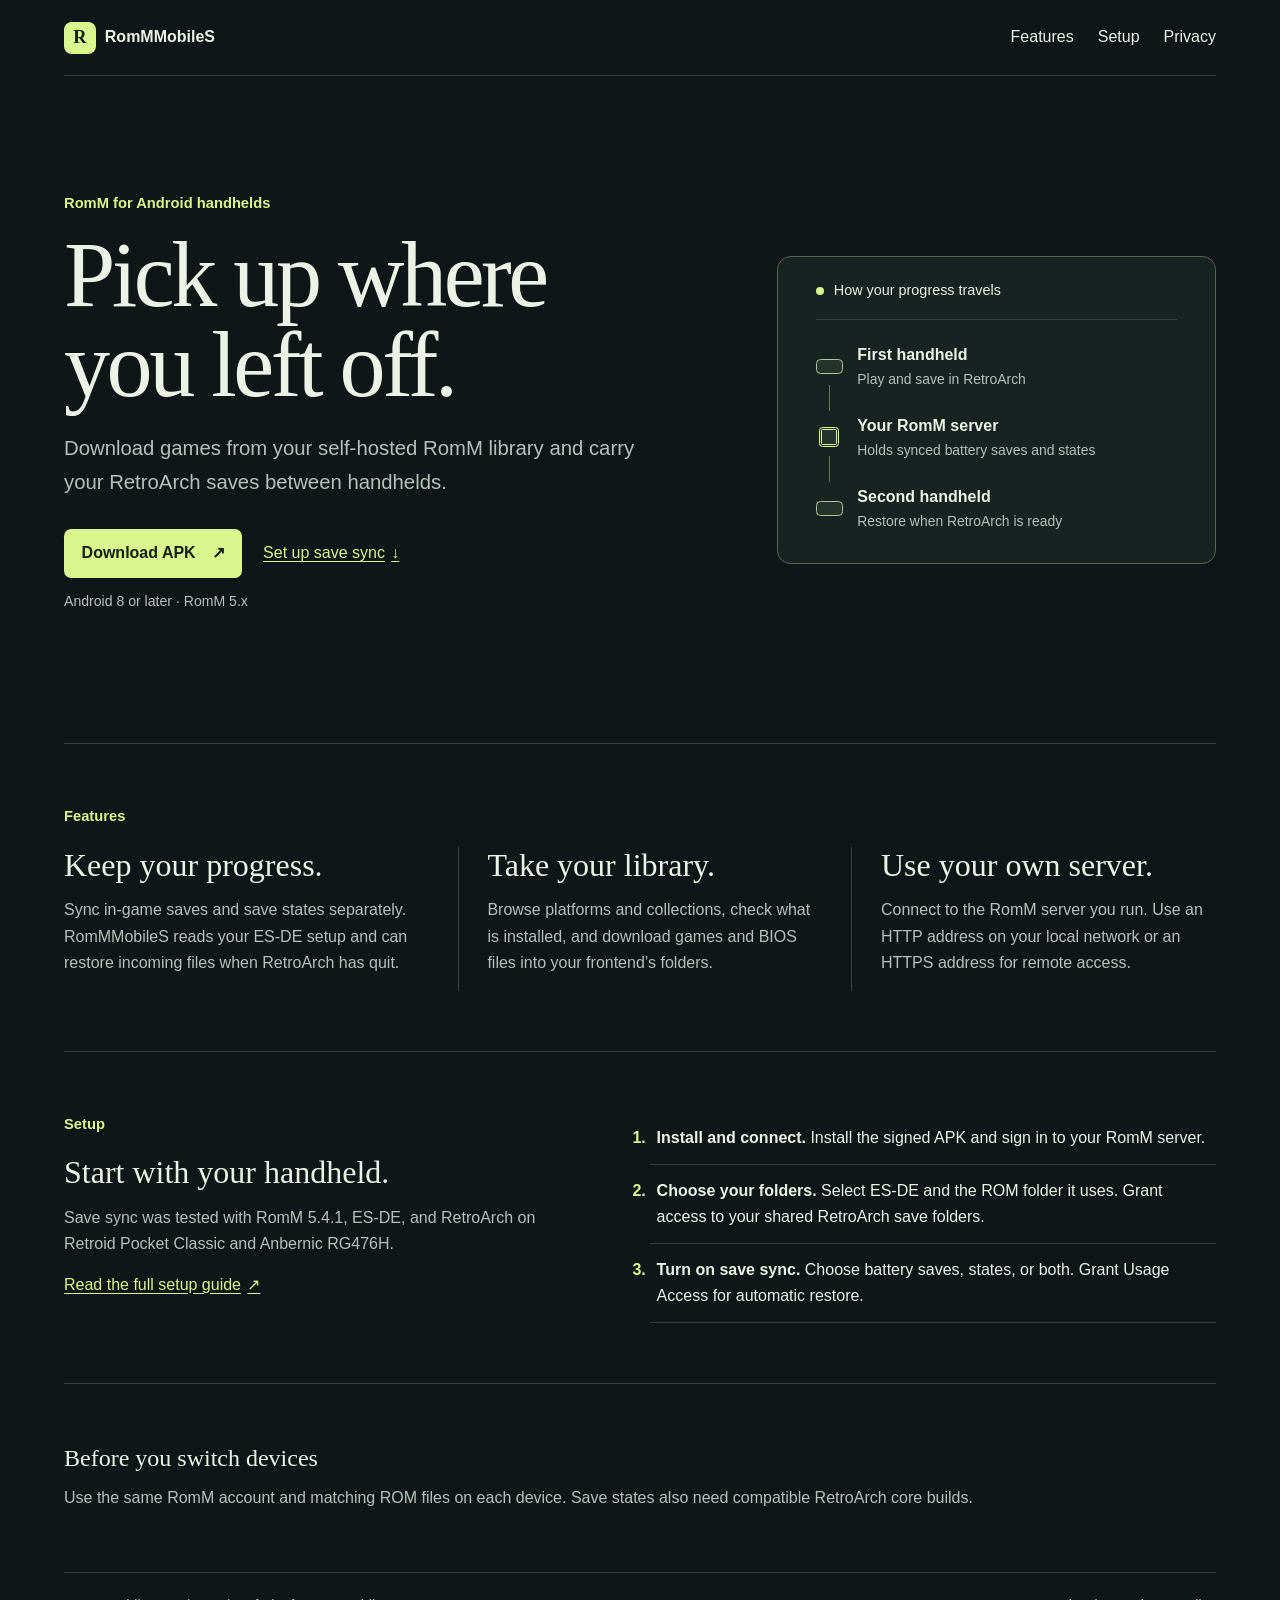
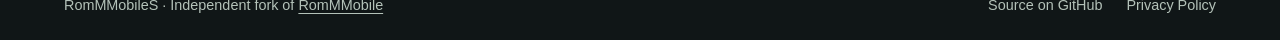
==== docs/index.html @ 4b058db2 "Add RomMMobileS project and privacy pages" ====
<!doctype html>
<html lang="en">
<head>
  <meta charset="utf-8">
  <meta name="viewport" content="width=device-width, initial-scale=1">
  <meta name="description" content="RomMMobileS brings your self-hosted RomM library to Android handhelds and syncs RetroArch saves and states between devices.">
  <meta name="color-scheme" content="dark">
  <title>RomMMobileS — RomM for Android handhelds</title>
  <link rel="stylesheet" href="site.css">
</head>
<body>
  <a class="skip" href="#main">Skip to content</a>
  <header class="bar wrap">
    <a class="brand" href="./"><span class="mark" aria-hidden="true">R</span> RomMMobileS</a>
    <nav aria-label="Main navigation">
      <a href="#features">Features</a>
      <a href="#setup">Setup</a>
      <a href="privacy/">Privacy</a>
    </nav>
  </header>

  <main id="main" class="wrap">
    <section class="hero">
      <div>
        <p class="kicker">RomM for Android handhelds</p>
        <h1>Pick up where<br class="wide-break"> you left off.</h1>
        <p class="lede">Download games from your self-hosted RomM library and carry your RetroArch saves between handhelds.</p>
        <div class="actions">
          <a class="button" href="https://github.com/mriverodorta/RomMMobileS/releases/latest">Download APK <span aria-hidden="true">↗</span></a>
          <a class="secondary" href="#setup">Set up save sync <span aria-hidden="true">↓</span></a>
        </div>
        <p class="fine">Android 8 or later · RomM 5.x</p>
      </div>

      <figure class="route">
        <figcaption class="route-title"><span class="lamp" aria-hidden="true"></span> How your progress travels</figcaption>
        <ol>
          <li><span class="node" aria-hidden="true"></span><div><strong>First handheld</strong><span>Play and save in RetroArch</span></div></li>
          <li><span class="node server" aria-hidden="true"></span><div><strong>Your RomM server</strong><span>Holds synced battery saves and states</span></div></li>
          <li><span class="node" aria-hidden="true"></span><div><strong>Second handheld</strong><span>Restore when RetroArch is ready</span></div></li>
        </ol>
      </figure>
    </section>

    <section id="features" class="section">
      <div class="section-label">Features</div>
      <div class="features">
        <article>
          <h2>Keep your progress.</h2>
          <p>Sync in-game saves and save states separately. RomMMobileS reads your ES-DE setup and can restore incoming files when RetroArch has quit.</p>
        </article>
        <article>
          <h2>Take your library.</h2>
          <p>Browse platforms and collections, check what is installed, and download games and BIOS files into your frontend’s folders.</p>
        </article>
        <article>
          <h2>Use your own server.</h2>
          <p>Connect to the RomM server you run. Use an HTTP address on your local network or an HTTPS address for remote access.</p>
        </article>
      </div>
    </section>

    <section id="setup" class="section setup">
      <div>
        <div class="section-label">Setup</div>
        <h2>Start with your handheld.</h2>
        <p>Save sync was tested with RomM 5.4.1, ES-DE, and RetroArch on Retroid Pocket Classic and Anbernic RG476H.</p>
        <a class="secondary" href="https://github.com/mriverodorta/RomMMobileS#setup-automatic-save-and-state-sync">Read the full setup guide <span aria-hidden="true">↗</span></a>
      </div>
      <ol>
        <li><strong>Install and connect.</strong> Install the signed APK and sign in to your RomM server.</li>
        <li><strong>Choose your folders.</strong> Select ES-DE and the ROM folder it uses. Grant access to your shared RetroArch save folders.</li>
        <li><strong>Turn on save sync.</strong> Choose battery saves, states, or both. Grant Usage Access for automatic restore.</li>
      </ol>
    </section>

    <section class="section notes" aria-label="Save sync requirements">
      <h2>Before you switch devices</h2>
      <p>Use the same RomM account and matching ROM files on each device. Save states also need compatible RetroArch core builds.</p>
    </section>
  </main>

  <footer class="bar wrap footer">
    <span>RomMMobileS · Independent fork of <a href="https://github.com/pippopapera/RomMMobile">RomMMobile</a></span>
    <nav aria-label="Project links">
      <a href="https://github.com/mriverodorta/RomMMobileS">Source on GitHub</a>
      <a href="privacy/">Privacy Policy</a>
    </nav>
  </footer>
</body>
</html>
---- docs/site.css ----
:root {
  color-scheme: dark;
  --bg: #101617;
  --panel: #182221;
  --rule: #344240;
  --text: #edf2e7;
  --muted: #b4c2b9;
  --accent: #dbf68e;
  --accent-ink: #132017;
  --body: "Trebuchet MS", "Segoe UI", sans-serif;
  --display: Georgia, "Times New Roman", serif;
}

* { box-sizing: border-box; }
html { scroll-behavior: smooth; }
body {
  margin: 0;
  background: var(--bg);
  color: var(--text);
  font: 1rem/1.65 var(--body);
}

.wrap { width: min(72rem, calc(100% - 3rem)); margin-inline: auto; }
a { color: inherit; text-underline-offset: .2em; }
a:hover { color: var(--accent); }
a:focus-visible { outline: 2px solid var(--accent); outline-offset: 5px; border-radius: .15rem; }
.skip {
  position: absolute;
  inset: .75rem auto auto 1rem;
  padding: .5rem 1rem;
  background: var(--text);
  color: var(--bg);
  transform: translateY(-220%);
}
.skip:focus { transform: none; }

.bar {
  display: flex;
  align-items: center;
  justify-content: space-between;
  flex-wrap: wrap;
  gap: 1rem 1.75rem;
  padding-block: 1.35rem;
  border-bottom: 1px solid var(--rule);
}
.bar nav { display: flex; flex-wrap: wrap; gap: .45rem 1.5rem; }
.bar nav a, .brand { text-decoration: none; }
.brand { display: inline-flex; gap: .55rem; align-items: center; font-weight: 700; }
.mark {
  display: inline-grid;
  place-items: center;
  width: 2rem;
  height: 2rem;
  color: var(--accent-ink);
  background: var(--accent);
  border-radius: .48rem;
  font: 700 1.15rem var(--display);
}

.hero {
  display: grid;
  grid-template-columns: minmax(0, 1.45fr) minmax(0, 1fr);
  align-items: center;
  gap: clamp(2.5rem, 6vw, 6rem);
  padding-block: clamp(3.5rem, 9vw, 7.6rem);
}
.kicker, .section-label { color: var(--accent); font-size: .92rem; font-weight: 700; }
h1, h2 { font: 400 2rem/1.17 var(--display); margin: 0 0 .8rem; text-wrap: balance; }
h1 { font-size: clamp(2.65rem, 7.2vw, 6.2rem); letter-spacing: -.038em; line-height: .98; }
p { margin: 0 0 .9rem; }
.lede { color: var(--muted); font-size: clamp(1.05rem, 1.9vw, 1.27rem); max-width: 37rem; margin-block: 1.35rem; }
.fine { color: var(--muted); font-size: .88rem; }
.actions { display: flex; flex-wrap: wrap; align-items: center; gap: .9rem 1.3rem; margin-block: 1.85rem .8rem; }
.button {
  display: inline-flex;
  align-items: center;
  gap: 1rem;
  padding: .7rem 1.1rem;
  border-radius: .45rem;
  background: var(--accent);
  color: var(--accent-ink);
  font-weight: 700;
  text-decoration: none;
}
.button:hover { background: #effcb6; color: var(--accent-ink); }
.secondary { display: inline-flex; gap: .4rem; align-items: center; color: var(--accent); }

.route {
  margin: 0;
  padding: 1.4rem clamp(1rem, 4vw, 2.35rem) 1.85rem;
  border: 1px solid #546653;
  border-radius: .85rem;
  background: var(--panel);
}
.route-title { display: flex; gap: .6rem; align-items: center; padding-bottom: 1rem; border-bottom: 1px solid var(--rule); font-size: .9rem; }
.lamp { width: .53rem; height: .53rem; border-radius: 50%; background: var(--accent); }
.route ol { list-style: none; margin: 0; padding: 0; }
.route li { display: flex; align-items: center; gap: .9rem; position: relative; padding-top: 1.35rem; }
.route li + li::before { content: ""; position: absolute; left: .83rem; top: -.35rem; width: 1px; height: 1.59rem; background: #617950; }
.node { width: 1.7rem; height: .96rem; flex: 0 0 auto; border: 1px solid #aec595; border-radius: .28rem; background: #23342b; }
.node.server { width: 1.23rem; height: 1.23rem; margin-inline: .235rem; border-radius: .22rem; border: 3px double var(--accent); }
.route strong { display: block; }
.route li div span { color: var(--muted); font-size: .87rem; display: block; }

.section { border-top: 1px solid var(--rule); padding-block: clamp(2rem, 5vw, 3.75rem); }
.section-label { margin-bottom: 1.15rem; }
.features { display: grid; grid-template-columns: repeat(3, minmax(0, 1fr)); gap: 1.8rem; }
.features article + article { border-left: 1px solid var(--rule); padding-left: 1.8rem; }
.features p, .setup p, .notes p { color: var(--muted); }
.setup { display: grid; grid-template-columns: minmax(0, .9fr) minmax(0, 1.1fr); gap: clamp(1.1rem, 6vw, 5rem); }
.setup ol { margin: 0; padding: 0 0 0 1.6rem; }
.setup li { padding: .8rem 0 .8rem .4rem; border-bottom: 1px solid var(--rule); }
.setup li::marker { color: var(--accent); font-weight: 700; }
.notes h2 { font-size: 1.5rem; }
.notes p { margin: 0; }
.footer { border-top: 1px solid var(--rule); border-bottom: 0; color: var(--muted); font-size: .9rem; }

.policy { max-width: 46rem; padding-block: clamp(2.5rem, 7vw, 5rem); }
.policy h1 { font-size: clamp(2.45rem, 6vw, 4.25rem); margin-bottom: .8rem; }
.policy h2 { font-size: 1.65rem; margin-top: 2rem; }
.policy p { max-width: 68ch; }
.policy a { overflow-wrap: anywhere; }

@media (max-width: 50rem) {
  .hero { grid-template-columns: minmax(0, 1fr); }
  .route { max-width: 32rem; }
  .features { grid-template-columns: minmax(0, 1fr); gap: 1.2rem; }
  .features article + article { border-left: 0; border-top: 1px solid var(--rule); padding: 1.2rem 0 0; }
  .features p { margin-bottom: 0; }
}
@media (max-width: 36rem) {
  .wrap { width: calc(100% - 2rem); }
  .bar nav { gap: .65rem 1rem; }
  .setup { grid-template-columns: minmax(0, 1fr); }
  .wide-break { display: none; }
}
@media (prefers-reduced-motion: reduce) {
  html { scroll-behavior: auto; }
}
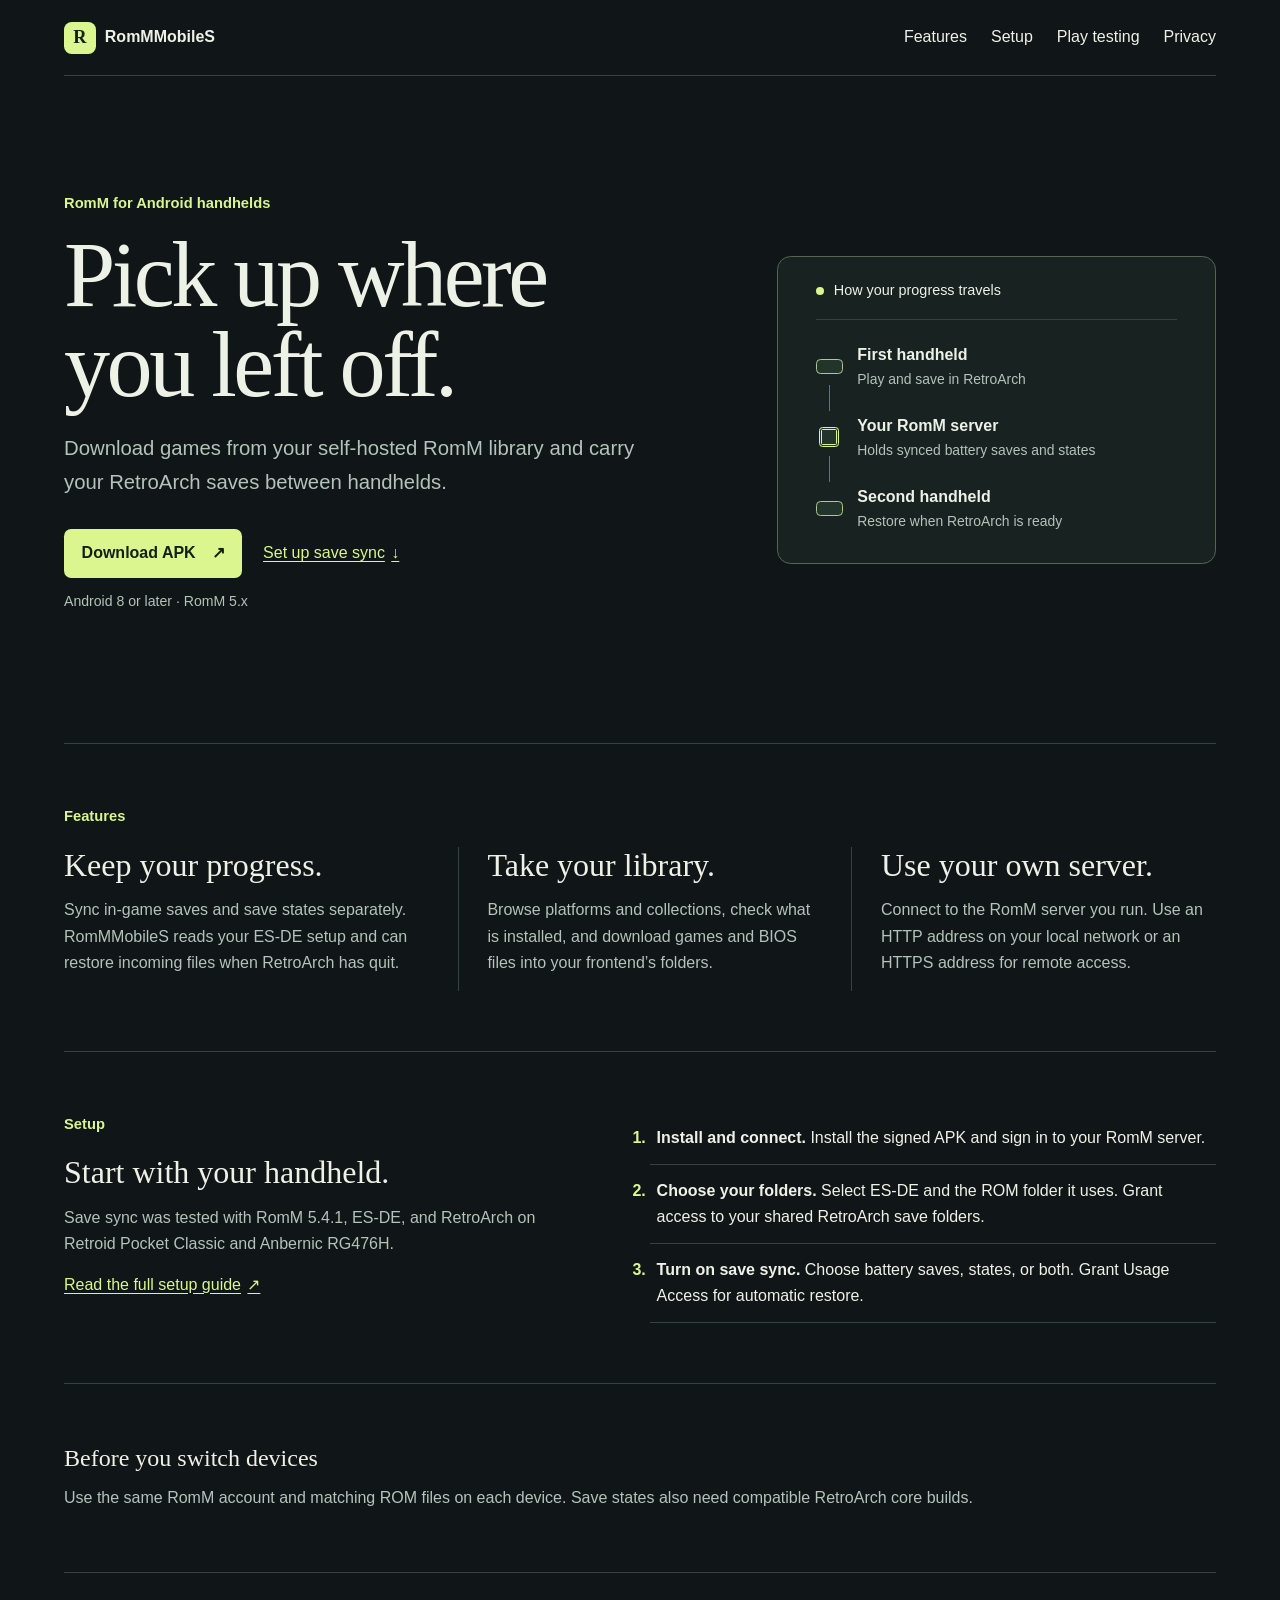
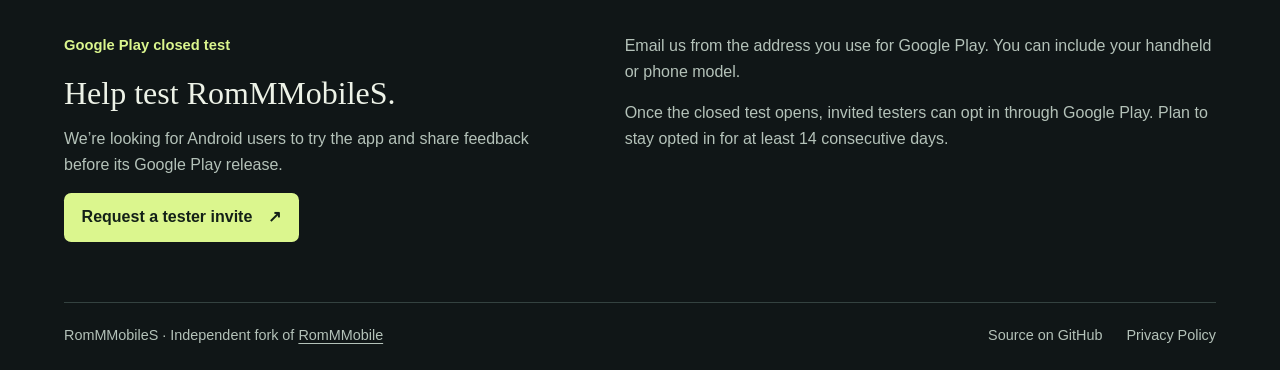
==== commit e42521a0: "Invite Google Play testers on the project site" ====
--- a/docs/index.html
+++ b/docs/index.html
@@ -15,6 +15,7 @@
     <nav aria-label="Main navigation">
       <a href="#features">Features</a>
       <a href="#setup">Setup</a>
+      <a href="#play-testing">Play testing</a>
       <a href="privacy/">Privacy</a>
     </nav>
   </header>
@@ -78,6 +79,19 @@
       <h2>Before you switch devices</h2>
       <p>Use the same RomM account and matching ROM files on each device. Save states also need compatible RetroArch core builds.</p>
     </section>
+
+    <section id="play-testing" class="section setup">
+      <div>
+        <div class="section-label">Google Play closed test</div>
+        <h2>Help test RomMMobileS.</h2>
+        <p>We’re looking for Android users to try the app and share feedback before its Google Play release.</p>
+        <a class="button" href="mailto:mriverodorta@gmail.com?subject=RomMMobileS%20Google%20Play%20tester%20request">Request a tester invite <span aria-hidden="true">↗</span></a>
+      </div>
+      <div>
+        <p>Email us from the address you use for Google Play. You can include your handheld or phone model.</p>
+        <p>Once the closed test opens, invited testers can opt in through Google Play. Plan to stay opted in for at least 14 consecutive days.</p>
+      </div>
+    </section>
   </main>
 
   <footer class="bar wrap footer">
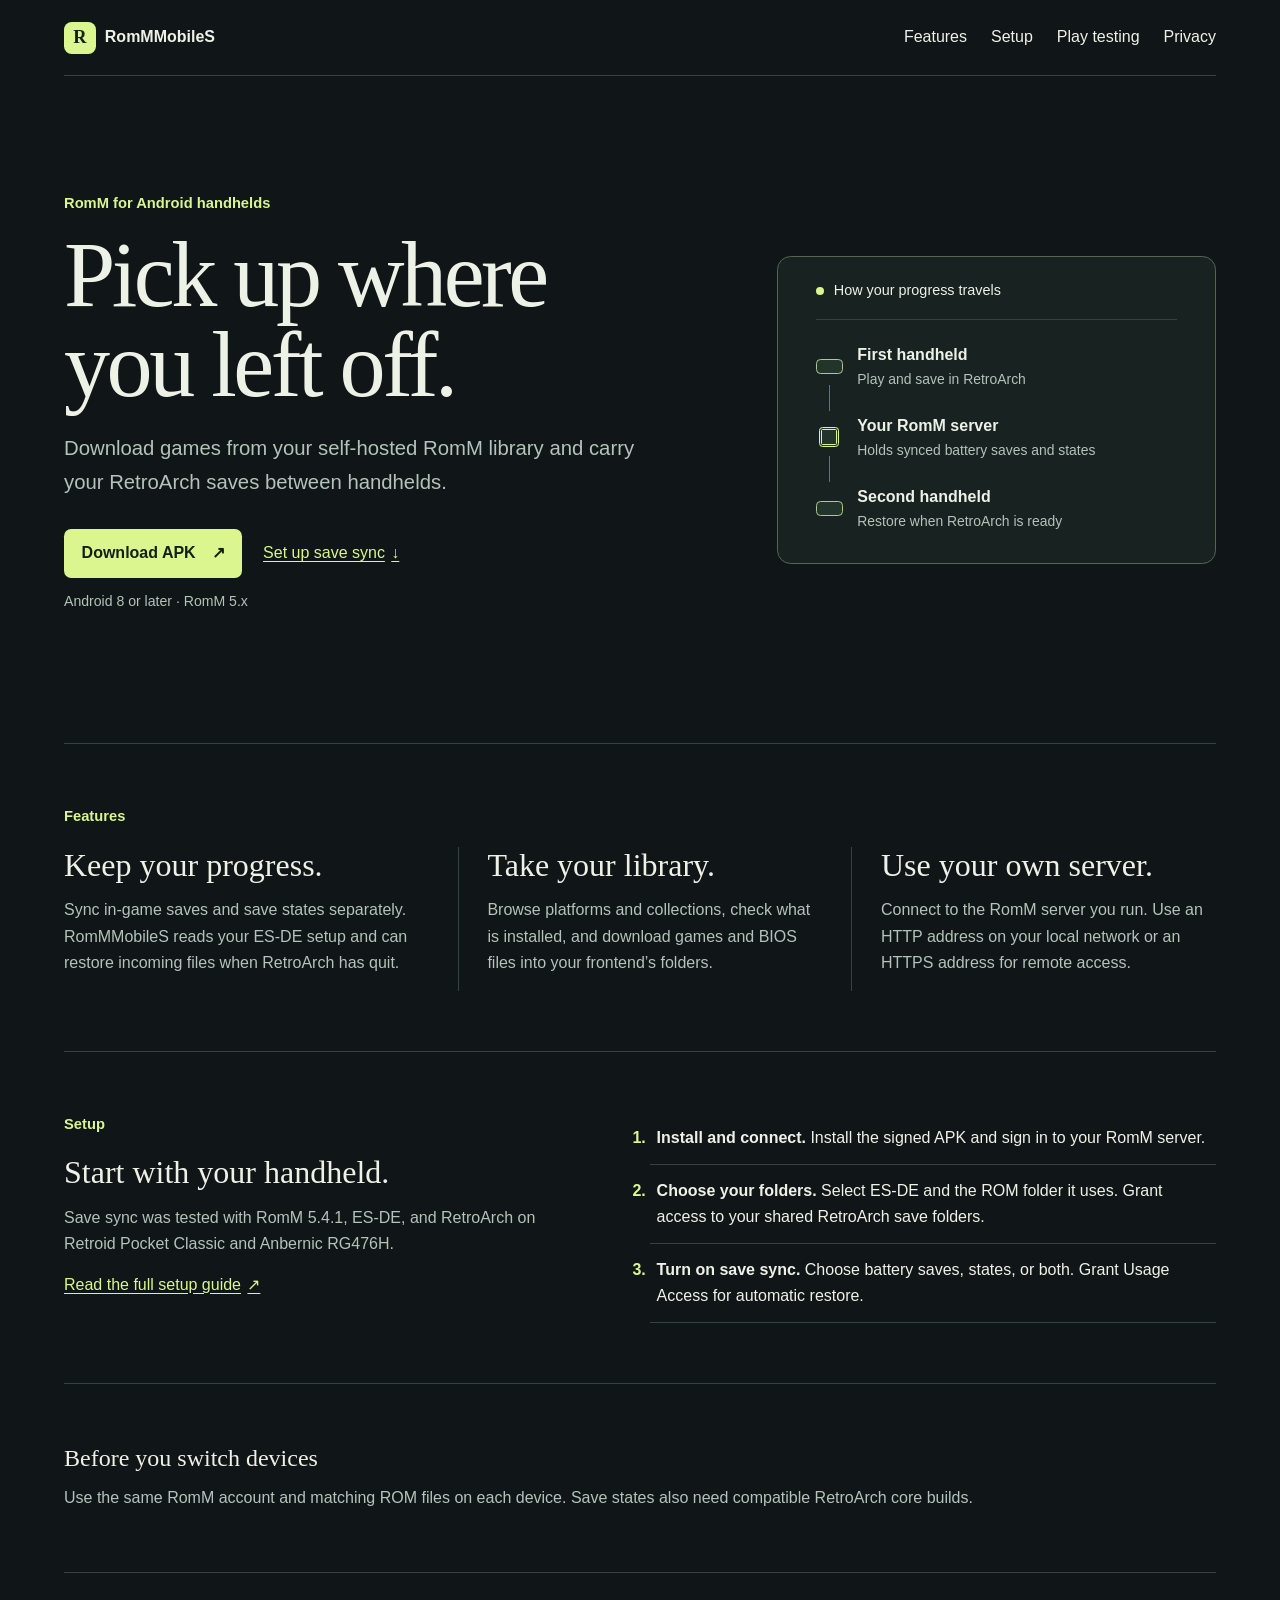
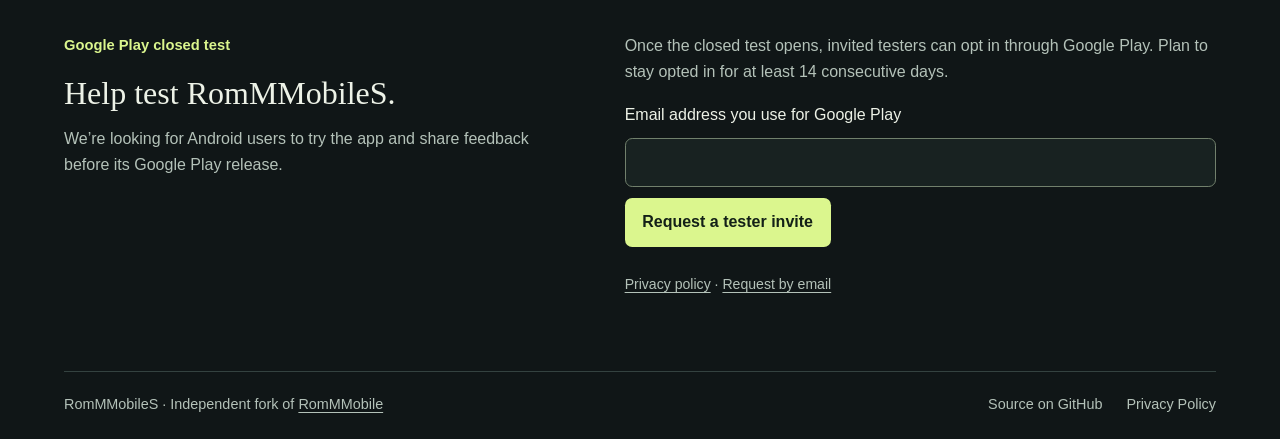
==== commit 86d3b215: "Store Google Play tester signups on a self-hosted service" ====
--- a/docs/index.html
+++ b/docs/index.html
@@ -7,6 +7,7 @@
   <meta name="color-scheme" content="dark">
   <title>RomMMobileS — RomM for Android handhelds</title>
   <link rel="stylesheet" href="site.css">
+  <script src="tester-signup.js" defer></script>
 </head>
 <body>
   <a class="skip" href="#main">Skip to content</a>
@@ -85,11 +86,20 @@
         <div class="section-label">Google Play closed test</div>
         <h2>Help test RomMMobileS.</h2>
         <p>We’re looking for Android users to try the app and share feedback before its Google Play release.</p>
-        <a class="button" href="mailto:mriverodorta@gmail.com?subject=RomMMobileS%20Google%20Play%20tester%20request">Request a tester invite <span aria-hidden="true">↗</span></a>
       </div>
       <div>
-        <p>Email us from the address you use for Google Play. You can include your handheld or phone model.</p>
         <p>Once the closed test opens, invited testers can opt in through Google Play. Plan to stay opted in for at least 14 consecutive days.</p>
+        <form class="tester-form" id="tester-signup" action="https://rommmobiles.hkloud.org/api/testers" method="post">
+          <label for="tester-email">Email address you use for Google Play</label>
+          <input id="tester-email" name="email" type="email" autocomplete="email" maxlength="254" required>
+          <div hidden>
+            <label for="tester-website">Leave this field empty</label>
+            <input id="tester-website" name="website" type="text" tabindex="-1" autocomplete="off">
+          </div>
+          <button class="button" type="submit" disabled>Request a tester invite</button>
+          <p id="tester-status" role="status"></p>
+        </form>
+        <p class="fine"><a href="privacy/">Privacy policy</a> · <a href="mailto:mriverodorta@gmail.com?subject=RomMMobileS%20Google%20Play%20tester%20request">Request by email</a></p>
       </div>
     </section>
   </main>
--- a/docs/site.css
+++ b/docs/site.css
@@ -111,6 +111,20 @@
 .setup ol { margin: 0; padding: 0 0 0 1.6rem; }
 .setup li { padding: .8rem 0 .8rem .4rem; border-bottom: 1px solid var(--rule); }
 .setup li::marker { color: var(--accent); font-weight: 700; }
+.tester-form { display: grid; gap: .65rem; margin-block: 1rem; }
+.tester-form input {
+  min-width: 0;
+  padding: .65rem .8rem;
+  border: 1px solid #71806c;
+  border-radius: .45rem;
+  background: var(--panel);
+  color: var(--text);
+  font: inherit;
+}
+.tester-form .button { justify-self: start; border: 0; font: inherit; font-weight: 700; cursor: pointer; }
+.tester-form :is(input, button):focus-visible { outline: 2px solid var(--accent); outline-offset: 3px; }
+.tester-form button:disabled { opacity: .65; cursor: wait; }
+#tester-status { margin: 0; }
 .notes h2 { font-size: 1.5rem; }
 .notes p { margin: 0; }
 .footer { border-top: 1px solid var(--rule); border-bottom: 0; color: var(--muted); font-size: .9rem; }
